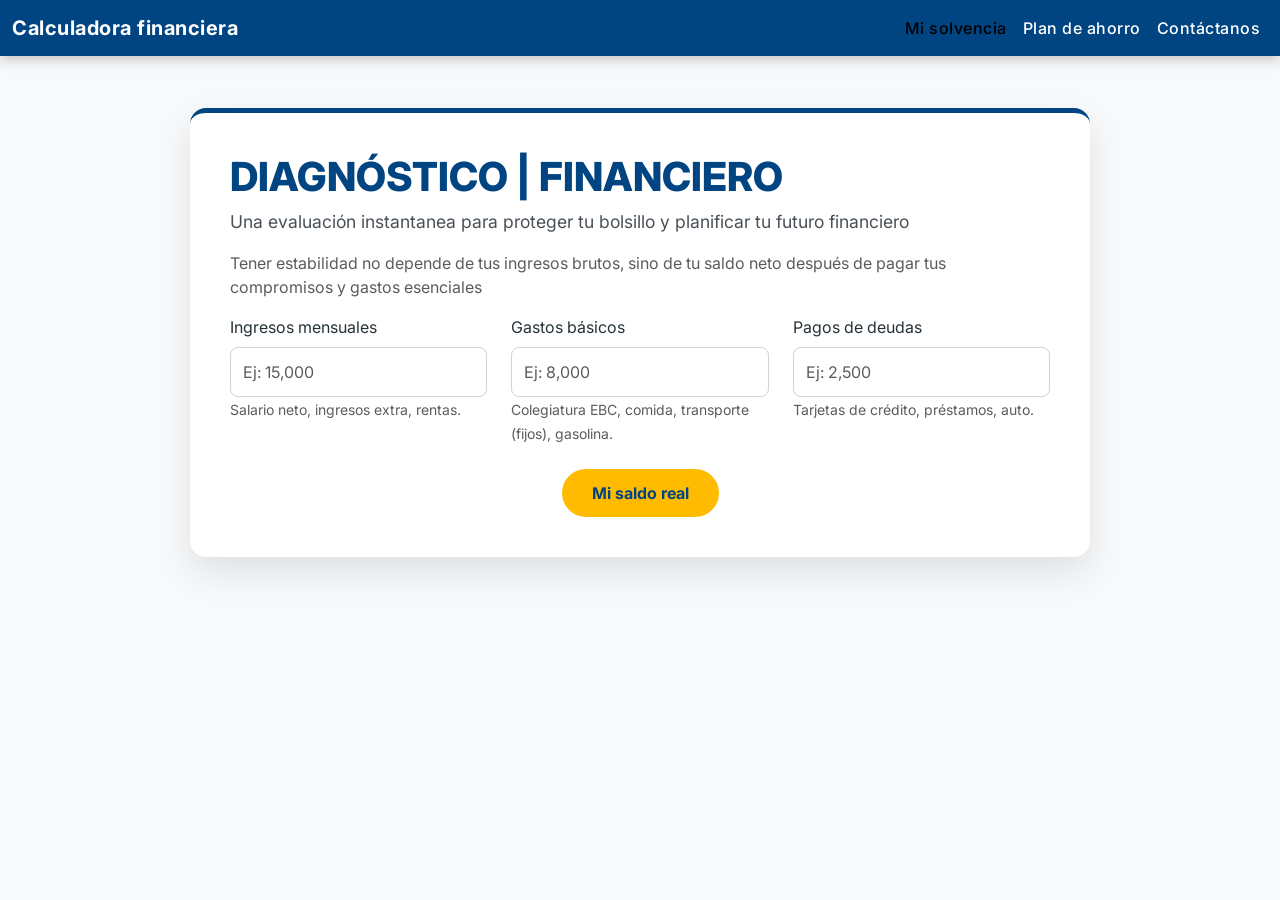
==== index.html @ 46edfbdf "Entregable3 update1 Calculadora financiera Emiliano Arztae 16 oct" ====
<!DOCTYPE html>
<html lang="es">
<head>
    <meta charset="UTF-8">
    <meta name="description" content="Calculadora para evaluar el estado financiero de una persona">
    <meta name="keywords" content="Finanzas, presupuestos, salario, gastos, ahorro">
    <meta name="author" content="Emiliano Alejandro Arzate Nuñez">
    <meta name="viewport" content="width=device-width, initial-scale=1.0">

    <!--Enlace externo para conectarse con el css utilizando Boostrap-->
    <link href="https://cdn.jsdelivr.net/npm/bootstrap@5.3.8/dist/css/bootstrap.min.css" rel="stylesheet">

    <link href="https://fonts.googleapis.com/css2?family=Inter:wght@300;400;600;700&amp;display=swap" rel="stylesheet">
    
    <!--Enlace al style.css para aplicar estilos personalizados-->
    <link rel="stylesheet" href="style.css">
<title>Calculadora|Financiera </title>

</head>

<!--INICIA el CUERPO DE LA PÁGINA-->
<body>
<nav class="navbar navbar-expand-lg navbar-custom fixed-top">
        <div class="container-fluid">
            <!-- Marca de la Aplicación -->
            <a class="navbar-brand" href="#">Calculadora financiera</a> <!-- aquí 
            vamos agregar un logo -->
            
            <!-- Botón de Toggler: Ahora abre el Offcanvas en móvil -->
            <button class="navbar-toggler" type="button" data-bs-toggle="offcanvas" data-bs-target="#offcanvasMenu" aria-controls="offcanvasMenu" aria-label="Toggle navigation">
                <span class="navbar-toggler-icon"></span>
            </button>
            
            <!-- Menú de Desktop: Solo visible cuando el navbar está expandido (>= lg) -->
            <div class="collapse navbar-collapse" id="navbarNavDesktop">
                <ul class="navbar-nav ms-auto">
                    <li class="nav-item">
                        <a class="nav-link active" aria-current="page" href="#calculadora">Mi solvencia</a>
                    </li>
                    <li class="nav-item">
                        <a class="nav-link" href="index1.html">Plan de ahorro</a>
                    </li>
                    <li class="nav-item">
                        <a class="nav-link" href="#contacto">Contáctanos</a>
                    </li>
                </ul>
            </div>
        </div>
    </nav>
<!--El menú de OFFCANVAS para cuando la pantalla sea pequeña se despliegue en el lateral-->
<div class="offcanvas offcanvas-end" tabindex="-1" id="offcanvasMenu" aria-labelledby="offcanvasMenuLabel">
      <div class="offcanvas-header"> <!-- Estilos aplicados en styles.css -->
        <h5 class="offcanvas-title" id="offcanvasMenuLabel">Finanzas</h5>
        <!-- btn-close-white se usa para que el ícono de cierre sea blanco sobre fondo azul -->
        <button type="button" class="btn-close btn-close-white" data-bs-dismiss="offcanvas" aria-label="Close"></button>
      </div>
      <div class="offcanvas-body">
        <ul class="navbar-nav justify-content-end flex-grow-1 pe-3">
            <!-- Los links se cierran automáticamente al hacer click (data-bs-dismiss) -->
            <li class="nav-item">
                <a class="nav-link active" aria-current="page" href="#calculadora" data-bs-dismiss="offcanvas">Mi balance</a>
            </li>
            <li class="nav-item">
                </li><li class="nav-item"><a class="nav-link" href="index1.html">¿Qué es 50/30/20?</a></li>
            
            <li class="nav-item">
                <a class="nav-link" href="#contacto" data-bs-dismiss="offcanvas">¿Dudas?</a>
            </li>
        </ul>
      </div>
    </div>


<!--Sección principal de la calculadora-->
<div class="container my-5" id="calculadora">
        <div class="calculator-card">
            <h1 class="title">DIAGNÓSTICO | FINANCIERO</h1>
            <p class="subtitle">Una evaluación instantanea para proteger tu bolsillo y planificar tu futuro financiero</p>
            <p class="subtitle-description text-muted">Tener estabilidad no depende de tus ingresos brutos, sino de tu saldo neto después de pagar tus compromisos y gastos esenciales</p>
            
            <div class="row g-4">
                <!-- Inputs adaptados a Finanzas Personales -->
                <!-- Sistema de Rejilla: Se adapta a Móvil, Tablet y Desktop -->
                <div class="col-12 col-md-6 col-lg-4">
                    <label for="monthlyIncome" class="form-label">Ingresos mensuales</label>
                    <input type="number" class="form-control" id="monthlyIncome" placeholder="Ej: 15,000" min="0">
                    <small class="text-muted">Salario neto, ingresos extra, rentas.</small>
                </div>
                
                <div class="col-12 col-md-6 col-lg-4">
                    <label for="livingExpenses" class="form-label">Gastos básicos</label>
                    <input type="number" class="form-control" id="livingExpenses" placeholder="Ej: 8,000" min="0">
                    <small class="text-muted">Colegiatura EBC, comida, transporte (fijos), gasolina.</small>
                </div>
                
                <div class="col-12 col-md-6 col-lg-4">
                    <label for="debtPayments" class="form-label">Pagos de deudas</label>
                    <input type="number" class="form-control" id="debtPayments" placeholder="Ej: 2,500" min="0">
                    <small class="text-muted">Tarjetas de crédito, préstamos, auto.</small>
                </div>

                <!-- Botón de Acción -->
                <div class="col-12 mt-4 text-center">
                    <button class="btn btn-calculate" onclick="calculatePersonalSolvency()">
                        Mi saldo real
                    </button>
                </div>
            </div>

            <!-- Resultado Visual (El Semáforo Financiero) -->
            <div id="resultContainer" class="d-none">
                <h3 class="title">Diagnóstico financiero</h3>
                <div id="resultValue" class="display-4 fw-bold my-2">--</div>
                <div id="resultAnalysis" class="fw-semibold mt-3">Ingresa tus datos para calcular.</div>
                
                <!-- Barra de progreso visual para el nivel de endeudamiento -->
                <div class="progress mt-4" style="height: 25px;">
                    <div id="debtProgressBar" class="progress-bar progress-bar-striped progress-bar-animated" role="progressbar" style="width: 0%" aria-valuenow="0" aria-valuemin="0" aria-valuemax="100">Nivel de Deuda</div>
                </div>
                <small class="text-muted d-block mt-2">Porcentaje de tus ingresos comprometidos en deuda.</small>
            </div>

        </div>
    </div>
<!--Enlace del js del boostrap-->
    <script src="https://cdn.jsdelivr.net/npm/bootstrap@5.3.8/dist/js/bootstrap.bundle.min.js"></script>


</body>
</html>
---- style.css ----
/* ========================================= */
/* === ESTILOS PERSONALIZADOS Y MEDIA QUERIES === */
/* ========================================= */
:root {
    --color-primary: #004481; /* Azul corporativo */
    --color-accent: #ffbb00; /* Amarillo/Naranja de énfasis */
    --color-dark: #263238;
    --color-success: #28a745; /* Verde claro para "good" */
    --color-warning: #fd7e14; /* Naranja para "warning" */
    --color-danger: #dc3545; /* Rojo para "danger" */
    --color-bg: #f8f9fa; /* Fondo muy neutro y limpio */
}

body {
    font-family: 'Inter', sans-serif;
    background-color: var(--color-bg);
    color: var(--color-dark);
    padding-top: 60px;
}

/* Navbar personalizado */
.navbar-custom {
    background-color: var(--color-primary);
    box-shadow: 0 4px 12px rgba(0, 0, 0, 0.2);
}
.navbar-custom .nav-link, .navbar-custom .navbar-brand {
    color: #ffffff;
    font-weight: 500;
    letter-spacing: 0.5px;
}
.navbar-custom .nav-link:hover {
    color: var(--color-accent);
}
.navbar-custom .navbar-brand {
    font-weight: 700;
}

/* Tarjeta Principal */
.calculator-card {
    background-color: #ffffff;
    border-radius: 16px;
    box-shadow: 0 15px 35px rgba(0, 0, 0, 0.1);
    padding: 40px;
    margin: 40px auto;
    max-width: 900px;
    border-top: 5px solid var(--color-primary); /* Línea azul corporativa */
}

.title {
    color: var(--color-primary);
    font-weight: 800;
}

.subtitle {
    font-size: 1.1rem;
    color: #495057;
}

.form-control {
    border-radius: 8px;
    padding: 12px;
    border: 1px solid #ced4da;
    transition: border-color 0.3s;
}
.form-control:focus {
    border-color: var(--color-primary);
    box-shadow: 0 0 0 0.2rem rgba(0, 68, 129, 0.25);
}

/* Botón llamativo (usando el color de acento) */
.btn-calculate {
    background-color: var(--color-accent);
    color: var(--color-primary); /* Texto azul sobre fondo amarillo */
    font-weight: 700;
    padding: 12px 30px;
    border-radius: 50px;
    border: none;
    transition: transform 0.2s, box-shadow 0.2s;
}
.btn-calculate:hover {
    background-color: #ffd24d; /* Un tono un poco más claro al hacer hover */
    color: var(--color-primary);
    transform: translateY(-2px);
    box-shadow: 0 5px 15px rgba(255, 187, 0, 0.4);
}

/* Contenedor de Resultados */
#resultContainer {
    margin-top: 35px;
    padding: 30px;
    border-radius: 12px;
    text-align: center;
    background-color: #e9ecef; /* Fondo de resultado ligeramente gris */
    border: 1px solid #dee2e6;
}

/* Colores de estado para el resultado */
.text-excellent { color: var(--color-success); }
.text-warning { color: var(--color-warning); }
.text-danger { color: var(--color-danger); }

/* MEDIA QUERIES PARA ADAPTABILIDAD */
@media (max-width: 768px) {
    .calculator-card {
        padding: 20px;
        margin: 20px 10px;
    }
    .subtitle-description {
        display: none; /* Ocultar descripción larga en móvil */
    }
    .display-4 {
        font-size: 2rem; /* Texto más pequeño en móvil */
    }
}
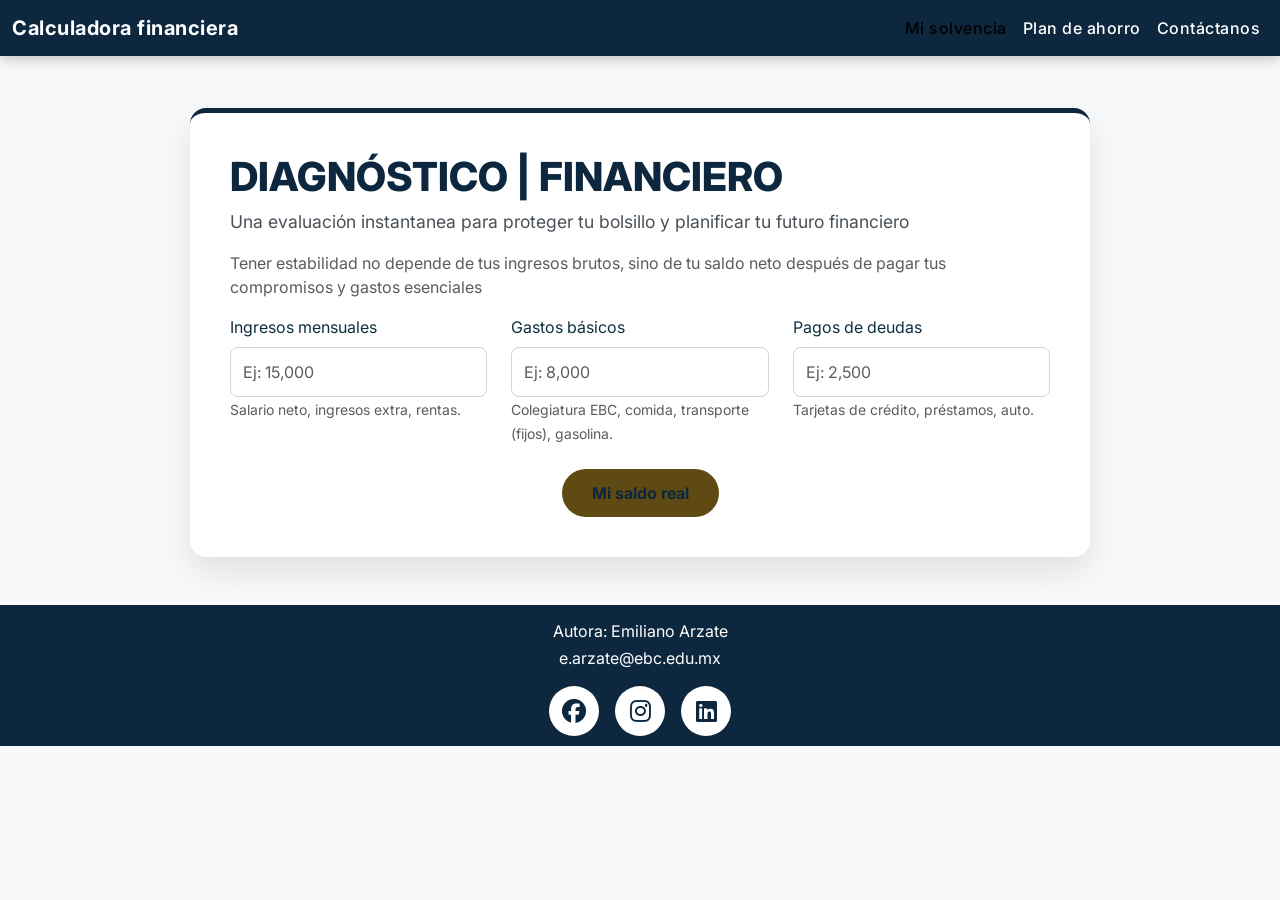
==== commit 9513233f: "ENTREGABLE3 Calculadora|financiera oct 19 Emiliano Arzate" ====
--- a/index.html
+++ b/index.html
@@ -10,6 +10,9 @@
     <!--Enlace externo para conectarse con el css utilizando Boostrap-->
     <link href="https://cdn.jsdelivr.net/npm/bootstrap@5.3.8/dist/css/bootstrap.min.css" rel="stylesheet">
 
+    <!-- Iconos (FontAwesome) para ilustrar las categorías -->
+    <link rel="stylesheet" href="https://cdnjs.cloudflare.com/ajax/libs/font-awesome/6.4.0/css/all.min.css">
+
     <link href="https://fonts.googleapis.com/css2?family=Inter:wght@300;400;600;700&amp;display=swap" rel="stylesheet">
     
     <!--Enlace al style.css para aplicar estilos personalizados-->
@@ -21,7 +24,7 @@
 <!--INICIA el CUERPO DE LA PÁGINA-->
 <body>
 <nav class="navbar navbar-expand-lg navbar-custom fixed-top">
-        <div class="container-fluid">
+        <div class="container-fluid"> 
             <!-- Marca de la Aplicación -->
             <a class="navbar-brand" href="#">Calculadora financiera</a> <!-- aquí 
             vamos agregar un logo -->
@@ -122,9 +125,25 @@
 
         </div>
     </div>
+
+    <footer id="main-footer">
+    <p id="autor">Autora: Emiliano Arzate</p>
+  <p id="correo"><a href="mailto:e.arzate@ebc.edu.mx">e.arzate@ebc.edu.mx</a></p>
+     <div class="social"> 
+   <a href="#" ><i class="fab fa-facebook"> </i> 
+    <a href="#" ><i class="fab fa-instagram"> </i> 
+      <a href="#" ><i class="fab fa-linkedin"> </i>
+  </a>
+  
+    
+       </div>
+       
+    </footer>
 <!--Enlace del js del boostrap-->
     <script src="https://cdn.jsdelivr.net/npm/bootstrap@5.3.8/dist/js/bootstrap.bundle.min.js"></script>
 
+    <!--enlace del js-->
+    <script src="script.js"></script>
 
 </body>
 </html>
--- a/style.css
+++ b/style.css
@@ -2,12 +2,12 @@
 /* === ESTILOS PERSONALIZADOS Y MEDIA QUERIES === */
 /* ========================================= */
 :root {
-    --color-primary: #004481; /* Azul corporativo */
-    --color-accent: #ffbb00; /* Amarillo/Naranja de énfasis */
-    --color-dark: #263238;
-    --color-success: #28a745; /* Verde claro para "good" */
-    --color-warning: #fd7e14; /* Naranja para "warning" */
-    --color-danger: #dc3545; /* Rojo para "danger" */
+    --color-primary: #0c273e; /* Azul corporativo */
+    --color-accent: #5f4a13; /* Amarillo/Naranja de énfasis */
+    --color-dark: #0e3040;
+    --color-success: #00ff3c; /* Verde claro para "good" */
+    --color-warning: #f80404; /* Naranja para "warning" */
+    --color-danger: #5b0009; /* Rojo para "danger" */
     --color-bg: #f8f9fa; /* Fondo muy neutro y limpio */
 }
 
@@ -111,4 +111,45 @@
     .display-4 {
         font-size: 2rem; /* Texto más pequeño en móvil */
     }
+}
+
+#main-footer {
+  background: var(--color-primary);
+  color:white;
+  text-align:center;
+  padding: 10px;
+  margin-top:auto;
+}
+
+footer a {
+    color: #ffffff; 
+    text-decoration: none; /*  quita el subrayado si no te gusta */
+    /*font-weight: bold;Opcional: lo hace un poco más gordito para leerse mejor */
+}
+
+#autor{
+  margin: 0.2rem;
+  color:white;
+  text-decoration: none;
+}
+
+
+.social {
+  display: flex;
+  gap: 1rem;
+  justify-content: center;
+  margin-top: 1rem;
+}
+
+.social a {
+  display: inline-flex;
+  align-items: center;
+  justify-content: center;
+  width: 50px;
+  height: 50px;
+  background: #ffffff;
+  color: var(--color-primary);
+  border-radius: 50%;
+  text-decoration: none;
+  font-size: 1.5rem;
 }
